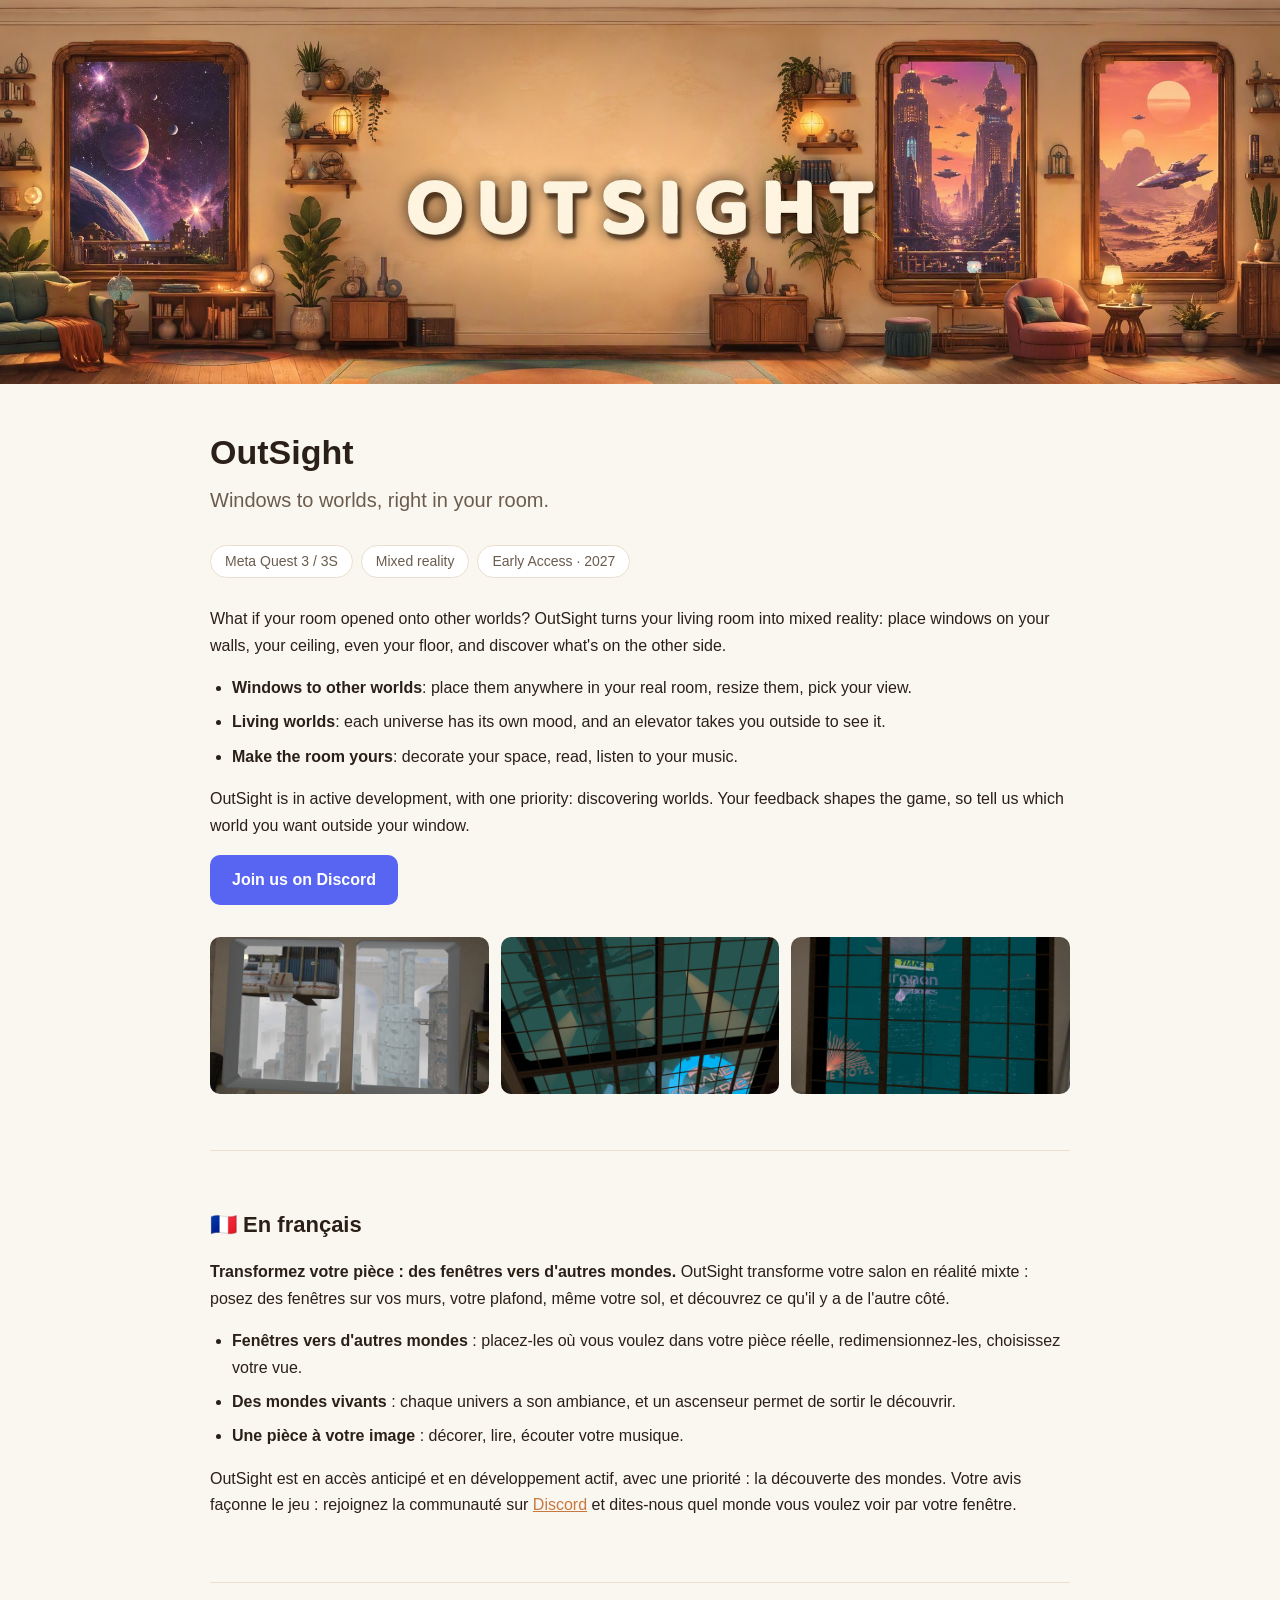
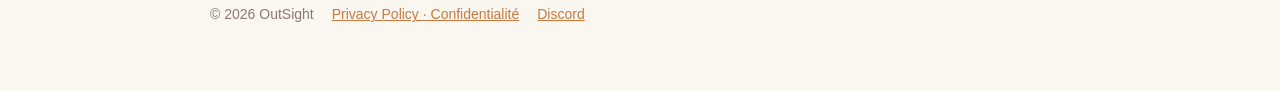
==== index.html @ bd8cbdc4 "OutSight site: home page, privacy policy on /policy, /discord shortcut Co-Authored-By: Claude Opus 5" ====
<!DOCTYPE html>
<html lang="en">
<head>
<meta charset="UTF-8">
<meta name="viewport" content="width=device-width, initial-scale=1.0">
<title>OutSight — Windows to worlds, right in your room</title>
<meta name="description" content="OutSight is a mixed reality game for Meta Quest: place windows on your walls, ceiling and floor and discover the worlds on the other side.">
<link rel="icon" type="image/png" href="/favicon.png">
<meta property="og:title" content="OutSight">
<meta property="og:description" content="Windows to worlds, right in your room. A mixed reality game for Meta Quest.">
<meta property="og:image" content="https://outsight-game.github.io/img/hero.jpg">
<meta property="og:url" content="https://outsight-game.github.io/">
<style>
  :root { --accent: #c8793f; --ink: #2a2017; --soft: #6b5c4d; --bg: #faf6f0; --card: #fff; --line: #eadfce; }
  * { box-sizing: border-box; }
  body { margin: 0; font-family: -apple-system, BlinkMacSystemFont, "Segoe UI", Roboto, Helvetica, Arial, sans-serif; line-height: 1.65; color: var(--ink); background: var(--bg); }
  .hero { display: block; width: 100%; height: auto; }
  .wrap { max-width: 900px; margin: 0 auto; padding: 40px 20px 64px; }
  h1 { font-size: 34px; margin: 0 0 4px; }
  .tag { font-size: 20px; color: var(--soft); margin: 0 0 28px; }
  .badges { display: flex; flex-wrap: wrap; gap: 8px; margin-bottom: 28px; }
  .badge { background: var(--card); border: 1px solid var(--line); border-radius: 999px; padding: 4px 14px; font-size: 14px; color: var(--soft); }
  .cta { display: inline-block; background: #5865f2; color: #fff; text-decoration: none; font-weight: 600; padding: 12px 22px; border-radius: 10px; }
  .cta:hover { background: #4752c4; }
  h2 { font-size: 22px; margin: 48px 0 12px; }
  ul { padding-left: 22px; }
  li { margin-bottom: 8px; }
  .shots { display: grid; grid-template-columns: repeat(auto-fit, minmax(260px, 1fr)); gap: 12px; margin-top: 32px; }
  .shots img { width: 100%; height: auto; border-radius: 10px; display: block; }
  .fr { margin-top: 56px; padding-top: 8px; border-top: 1px solid var(--line); }
  a { color: var(--accent); }
  footer { margin-top: 64px; padding-top: 20px; border-top: 1px solid var(--line); color: #8a7b6c; font-size: 14px; display: flex; flex-wrap: wrap; gap: 6px 18px; }
</style>
</head>
<body>
<img class="hero" src="/img/hero.jpg" width="2000" height="600" alt="OutSight: a cozy living room whose windows open onto space, a futuristic city and a desert world">
<div class="wrap">

<h1>OutSight</h1>
<p class="tag">Windows to worlds, right in your room.</p>
<div class="badges">
  <span class="badge">Meta Quest 3 / 3S</span>
  <span class="badge">Mixed reality</span>
  <span class="badge">Early Access · 2027</span>
</div>

<p>What if your room opened onto other worlds? OutSight turns your living room into mixed reality: place windows on your walls, your ceiling, even your floor, and discover what's on the other side.</p>
<ul>
  <li><strong>Windows to other worlds</strong>: place them anywhere in your real room, resize them, pick your view.</li>
  <li><strong>Living worlds</strong>: each universe has its own mood, and an elevator takes you outside to see it.</li>
  <li><strong>Make the room yours</strong>: decorate your space, read, listen to your music.</li>
</ul>
<p>OutSight is in active development, with one priority: discovering worlds. Your feedback shapes the game, so tell us which world you want outside your window.</p>
<p><a class="cta" href="https://discord.gg/G8QJaYCkbs">Join us on Discord</a></p>

<div class="shots">
  <img src="/img/shot1.jpg" width="1280" height="720" loading="lazy" alt="In-game view of a window onto another world">
  <img src="/img/shot2.jpg" width="1280" height="720" loading="lazy" alt="In-game view of a window onto another world">
  <img src="/img/shot3.jpg" width="1280" height="720" loading="lazy" alt="In-game view of a neon city behind a window">
</div>

<section class="fr" lang="fr">
<h2>🇫🇷 En français</h2>
<p><strong>Transformez votre pièce : des fenêtres vers d'autres mondes.</strong> OutSight transforme votre salon en réalité mixte : posez des fenêtres sur vos murs, votre plafond, même votre sol, et découvrez ce qu'il y a de l'autre côté.</p>
<ul>
  <li><strong>Fenêtres vers d'autres mondes</strong> : placez-les où vous voulez dans votre pièce réelle, redimensionnez-les, choisissez votre vue.</li>
  <li><strong>Des mondes vivants</strong> : chaque univers a son ambiance, et un ascenseur permet de sortir le découvrir.</li>
  <li><strong>Une pièce à votre image</strong> : décorer, lire, écouter votre musique.</li>
</ul>
<p>OutSight est en accès anticipé et en développement actif, avec une priorité : la découverte des mondes. Votre avis façonne le jeu : rejoignez la communauté sur <a href="https://discord.gg/G8QJaYCkbs">Discord</a> et dites-nous quel monde vous voulez voir par votre fenêtre.</p>
</section>

<footer>
  <span>© 2026 OutSight</span>
  <a href="/policy/">Privacy Policy · Confidentialité</a>
  <a href="https://discord.gg/G8QJaYCkbs">Discord</a>
</footer>

</div>
</body>
</html>
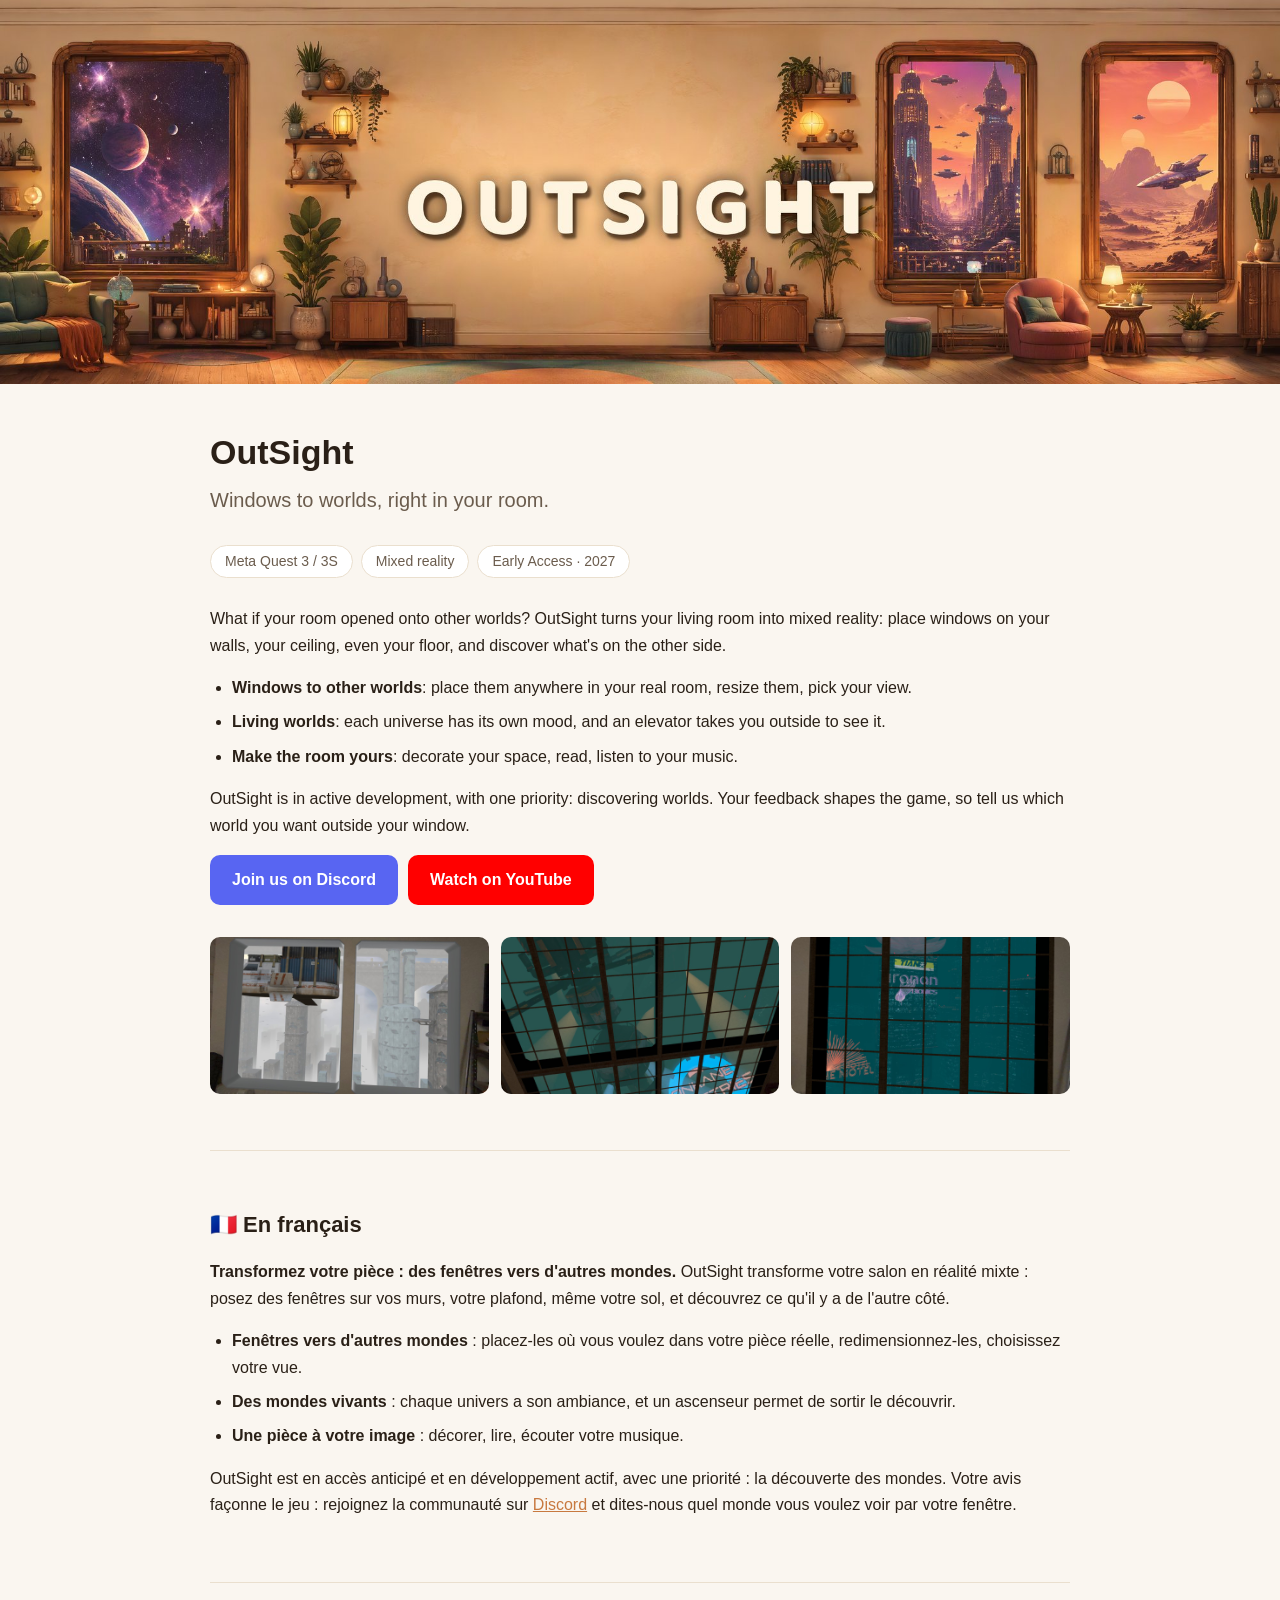
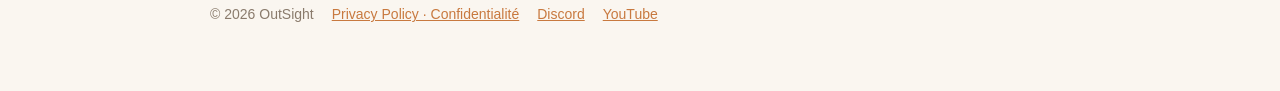
==== commit 61b9a14d: "Add YouTube playlist button next to Discord Co-Authored-By: Claude Opus 5.5 <noreply@anthropic.com> " ====
--- a/index.html
+++ b/index.html
@@ -22,6 +22,9 @@
   .badge { background: var(--card); border: 1px solid var(--line); border-radius: 999px; padding: 4px 14px; font-size: 14px; color: var(--soft); }
   .cta { display: inline-block; background: #5865f2; color: #fff; text-decoration: none; font-weight: 600; padding: 12px 22px; border-radius: 10px; }
   .cta:hover { background: #4752c4; }
+  .ctas { display: flex; flex-wrap: wrap; gap: 10px; }
+  .cta.yt { background: #ff0000; }
+  .cta.yt:hover { background: #cc0000; }
   h2 { font-size: 22px; margin: 48px 0 12px; }
   ul { padding-left: 22px; }
   li { margin-bottom: 8px; }
@@ -51,7 +54,7 @@
   <li><strong>Make the room yours</strong>: decorate your space, read, listen to your music.</li>
 </ul>
 <p>OutSight is in active development, with one priority: discovering worlds. Your feedback shapes the game, so tell us which world you want outside your window.</p>
-<p><a class="cta" href="https://discord.gg/G8QJaYCkbs">Join us on Discord</a></p>
+<p class="ctas"><a class="cta" href="https://discord.gg/G8QJaYCkbs">Join us on Discord</a> <a class="cta yt" href="https://www.youtube.com/playlist?list=PLEmV9fQAGFic">Watch on YouTube</a></p>
 
 <div class="shots">
   <img src="/img/shot1.jpg" width="1280" height="720" loading="lazy" alt="In-game view of a window onto another world">
@@ -74,6 +77,7 @@
   <span>© 2026 OutSight</span>
   <a href="/policy/">Privacy Policy · Confidentialité</a>
   <a href="https://discord.gg/G8QJaYCkbs">Discord</a>
+  <a href="https://www.youtube.com/playlist?list=PLEmV9fQAGFic">YouTube</a>
 </footer>
 
 </div>
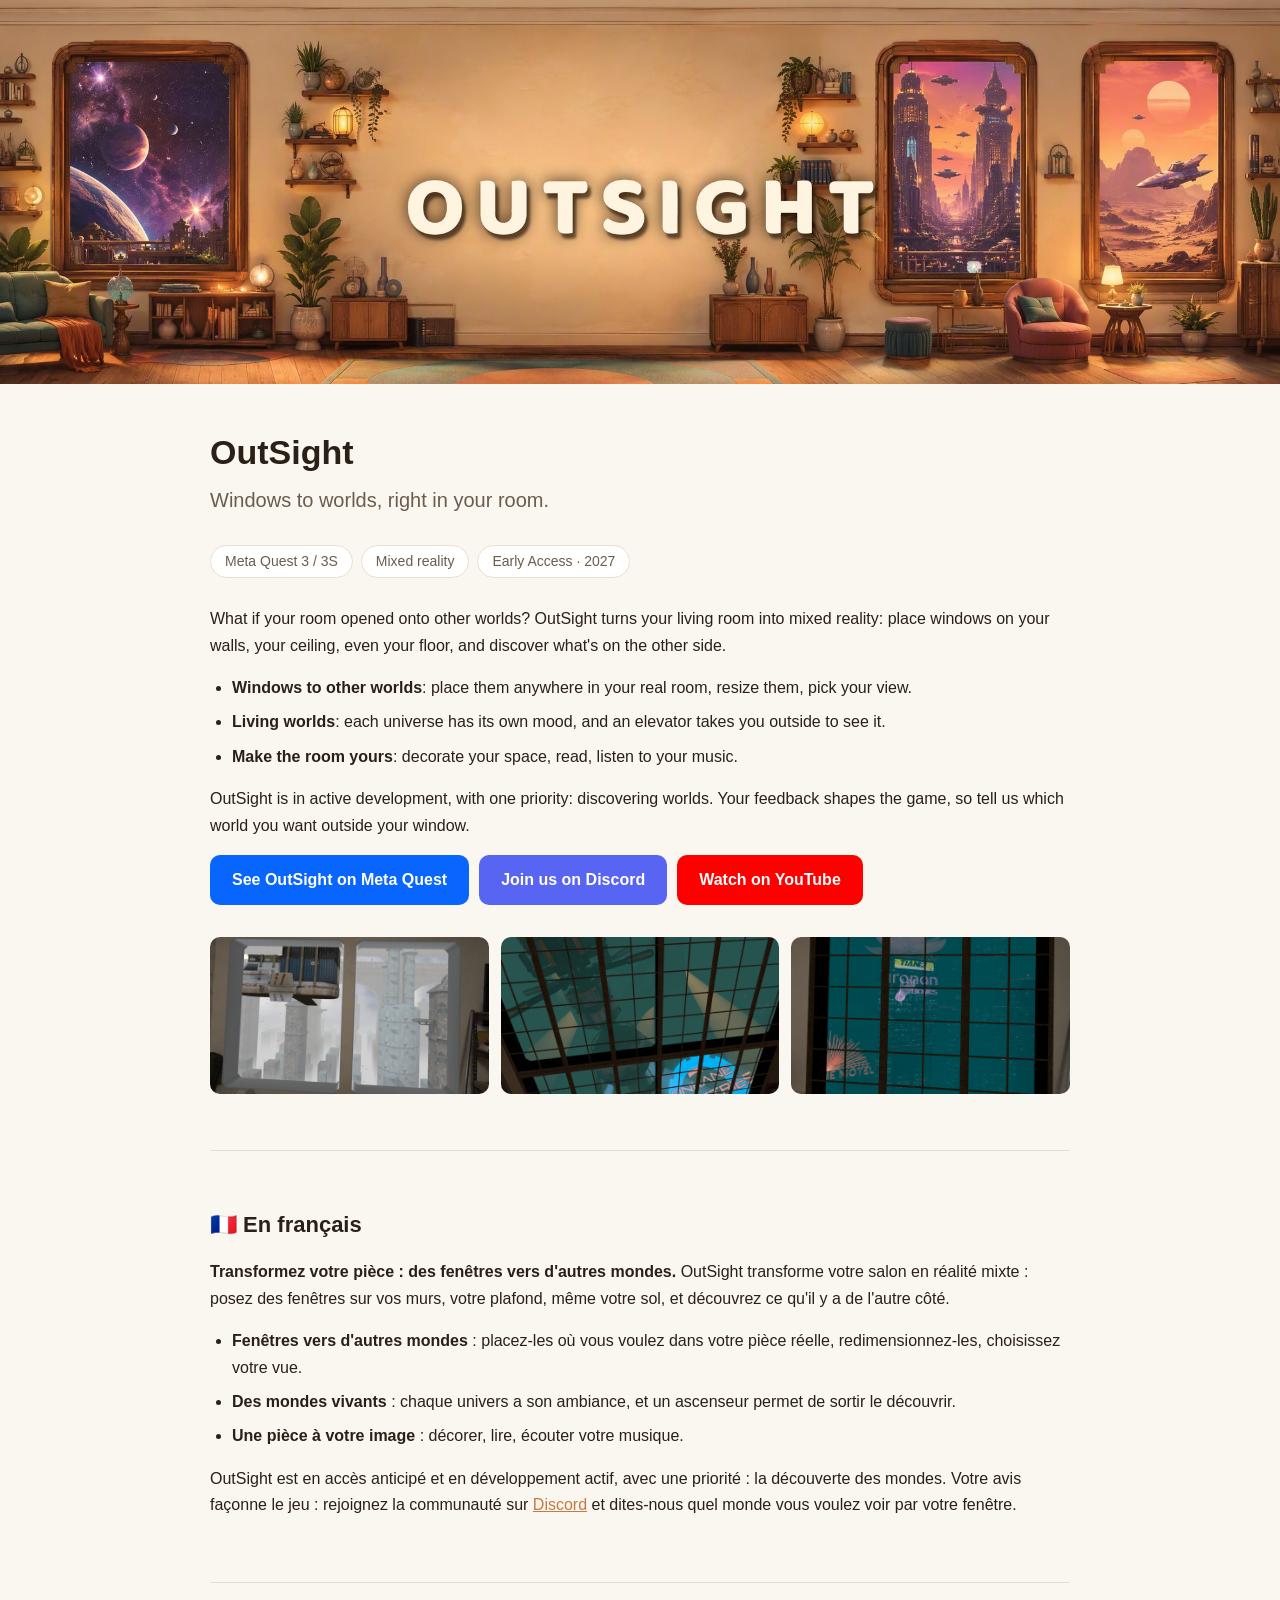
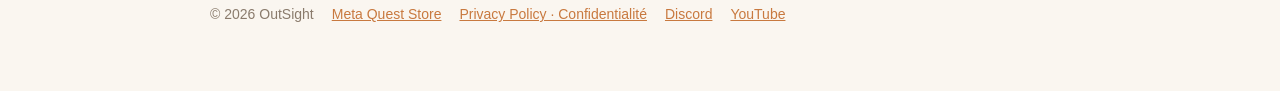
==== commit bb5dfd36: "Add Meta Quest store page button Co-Authored-By: Claude Opus 5.5 <noreply@anthropic.com> Claude-Sess" ====
--- a/index.html
+++ b/index.html
@@ -25,6 +25,8 @@
   .ctas { display: flex; flex-wrap: wrap; gap: 10px; }
   .cta.yt { background: #ff0000; }
   .cta.yt:hover { background: #cc0000; }
+  .cta.meta { background: #0866ff; }
+  .cta.meta:hover { background: #0652cc; }
   h2 { font-size: 22px; margin: 48px 0 12px; }
   ul { padding-left: 22px; }
   li { margin-bottom: 8px; }
@@ -54,7 +56,7 @@
   <li><strong>Make the room yours</strong>: decorate your space, read, listen to your music.</li>
 </ul>
 <p>OutSight is in active development, with one priority: discovering worlds. Your feedback shapes the game, so tell us which world you want outside your window.</p>
-<p class="ctas"><a class="cta" href="https://discord.gg/G8QJaYCkbs">Join us on Discord</a> <a class="cta yt" href="https://www.youtube.com/playlist?list=PLEmV9fQAGFic">Watch on YouTube</a></p>
+<p class="ctas"><a class="cta meta" href="https://www.meta.com/experiences/app/1341115559088504/">See OutSight on Meta Quest</a> <a class="cta" href="https://discord.gg/G8QJaYCkbs">Join us on Discord</a> <a class="cta yt" href="https://www.youtube.com/playlist?list=PLEmV9fQAGFic">Watch on YouTube</a></p>
 
 <div class="shots">
   <img src="/img/shot1.jpg" width="1280" height="720" loading="lazy" alt="In-game view of a window onto another world">
@@ -75,6 +77,7 @@
 
 <footer>
   <span>© 2026 OutSight</span>
+  <a href="https://www.meta.com/experiences/app/1341115559088504/">Meta Quest Store</a>
   <a href="/policy/">Privacy Policy · Confidentialité</a>
   <a href="https://discord.gg/G8QJaYCkbs">Discord</a>
   <a href="https://www.youtube.com/playlist?list=PLEmV9fQAGFic">YouTube</a>
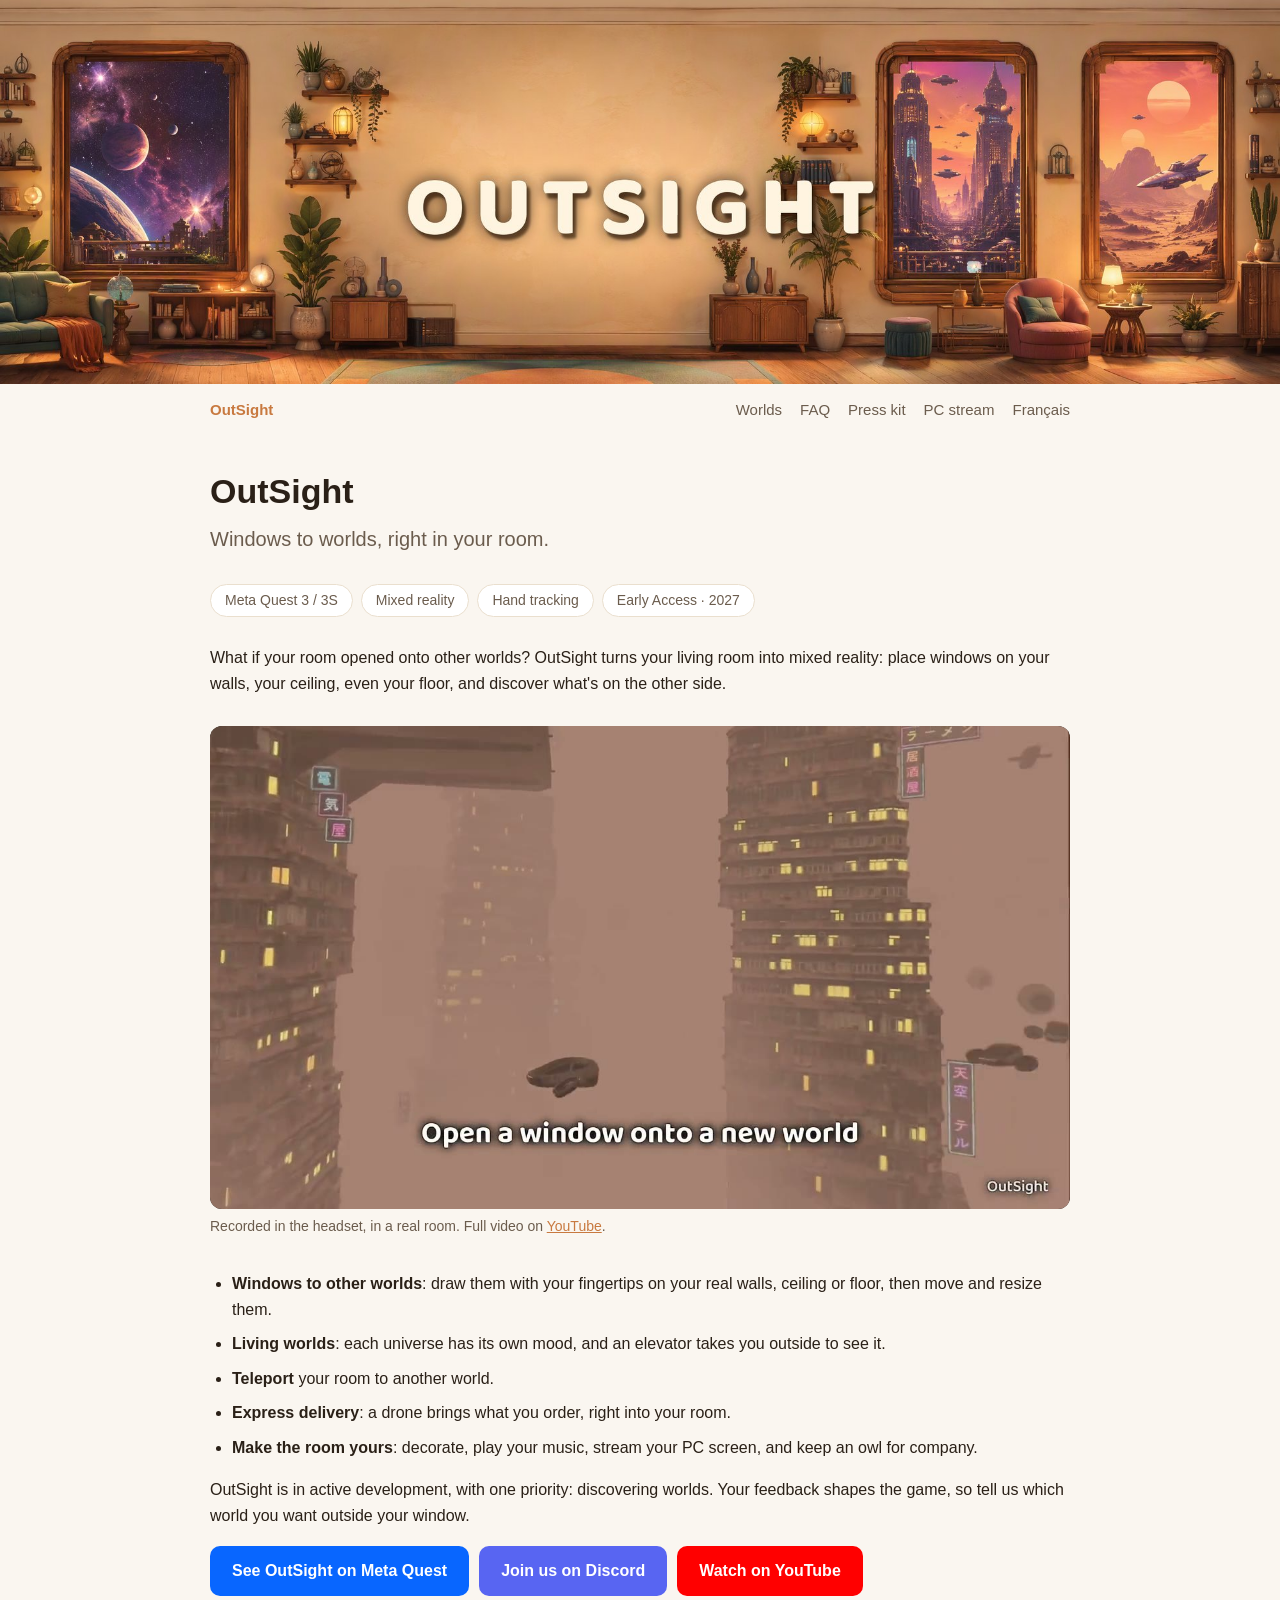
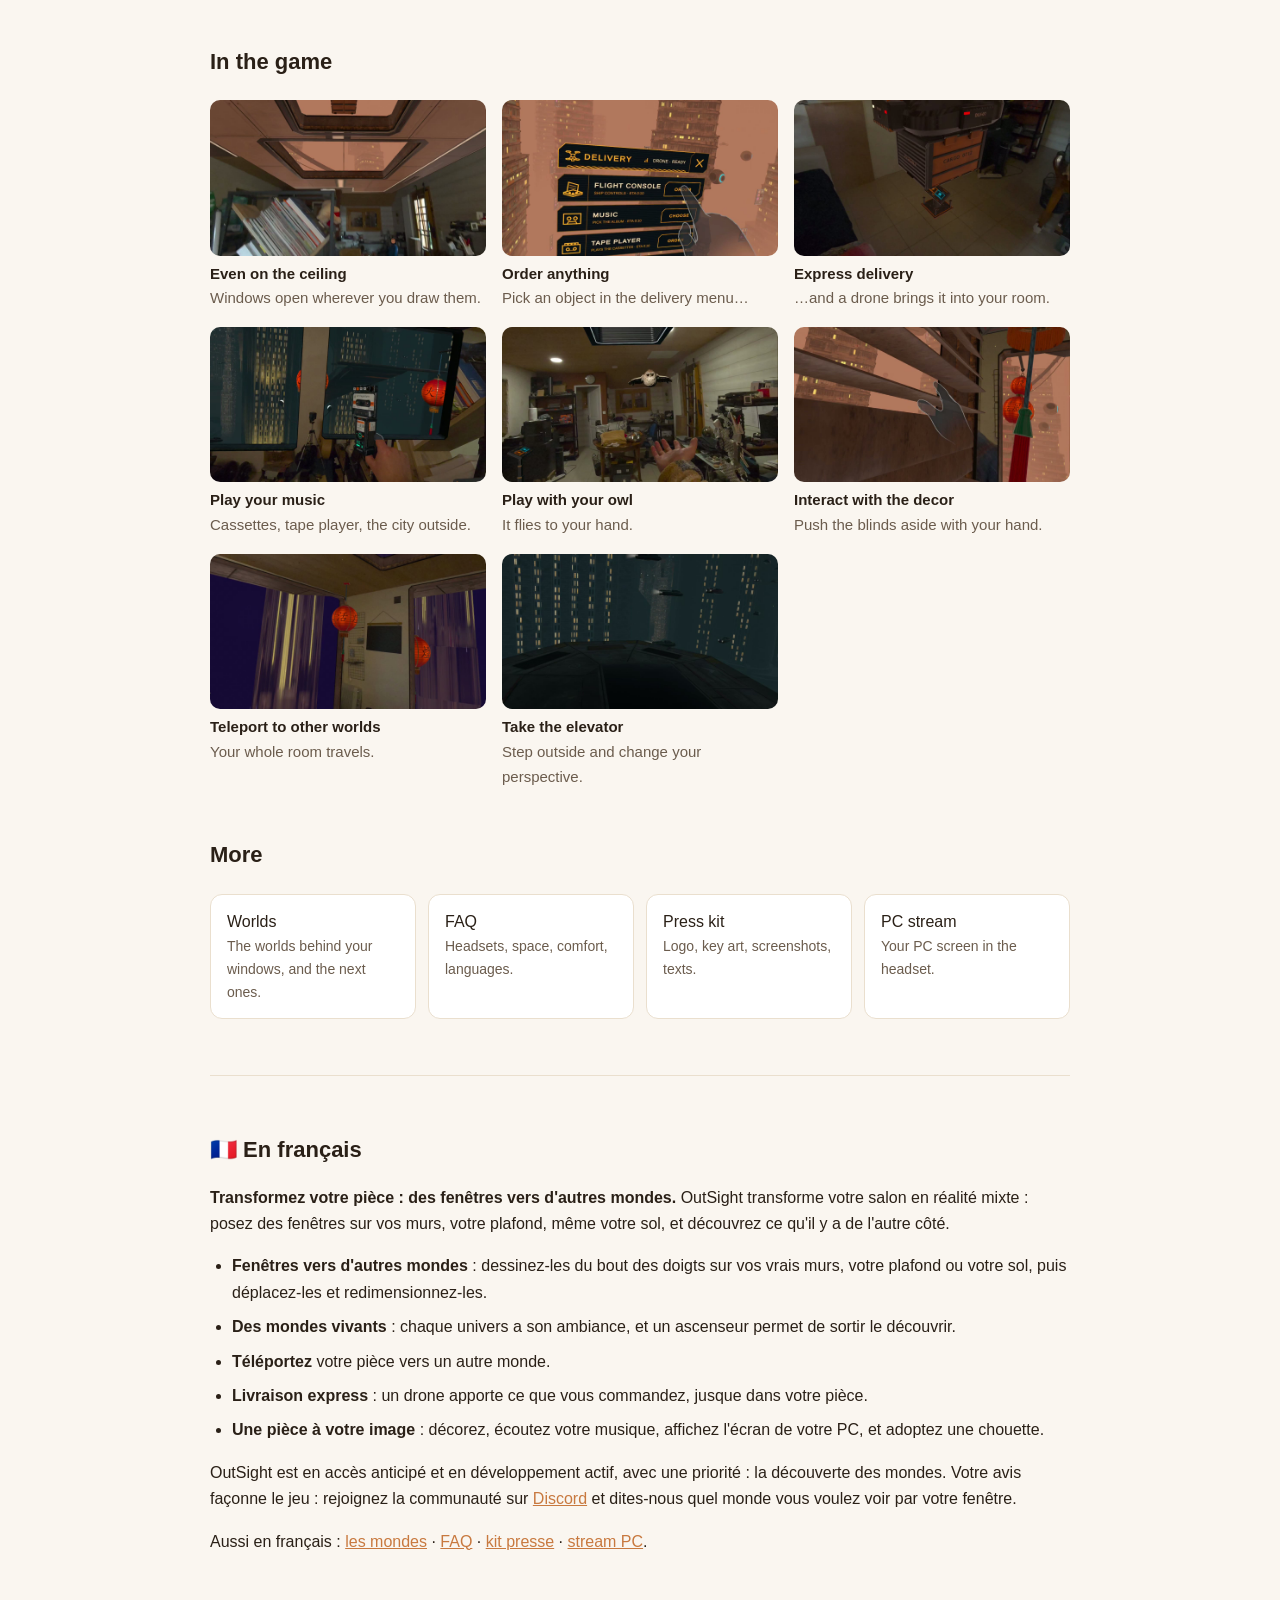
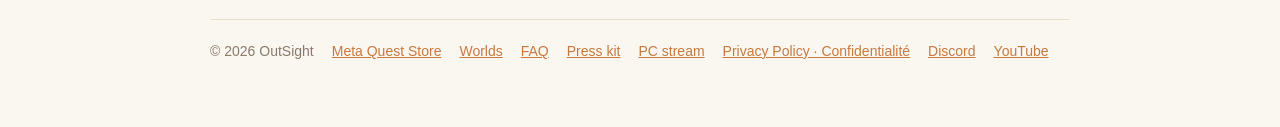
==== commit 83af7c67: "Add gameplay video loop, captioned gallery, worlds, FAQ and press kit pages - Home: 32 s muted video" ====
--- a/index.html
+++ b/index.html
@@ -10,35 +10,19 @@
 <meta property="og:description" content="Windows to worlds, right in your room. A mixed reality game for Meta Quest.">
 <meta property="og:image" content="https://outsight-game.github.io/img/hero.jpg">
 <meta property="og:url" content="https://outsight-game.github.io/">
-<style>
-  :root { --accent: #c8793f; --ink: #2a2017; --soft: #6b5c4d; --bg: #faf6f0; --card: #fff; --line: #eadfce; }
-  * { box-sizing: border-box; }
-  body { margin: 0; font-family: -apple-system, BlinkMacSystemFont, "Segoe UI", Roboto, Helvetica, Arial, sans-serif; line-height: 1.65; color: var(--ink); background: var(--bg); }
-  .hero { display: block; width: 100%; height: auto; }
-  .wrap { max-width: 900px; margin: 0 auto; padding: 40px 20px 64px; }
-  h1 { font-size: 34px; margin: 0 0 4px; }
-  .tag { font-size: 20px; color: var(--soft); margin: 0 0 28px; }
-  .badges { display: flex; flex-wrap: wrap; gap: 8px; margin-bottom: 28px; }
-  .badge { background: var(--card); border: 1px solid var(--line); border-radius: 999px; padding: 4px 14px; font-size: 14px; color: var(--soft); }
-  .cta { display: inline-block; background: #5865f2; color: #fff; text-decoration: none; font-weight: 600; padding: 12px 22px; border-radius: 10px; }
-  .cta:hover { background: #4752c4; }
-  .ctas { display: flex; flex-wrap: wrap; gap: 10px; }
-  .cta.yt { background: #ff0000; }
-  .cta.yt:hover { background: #cc0000; }
-  .cta.meta { background: #0866ff; }
-  .cta.meta:hover { background: #0652cc; }
-  h2 { font-size: 22px; margin: 48px 0 12px; }
-  ul { padding-left: 22px; }
-  li { margin-bottom: 8px; }
-  .shots { display: grid; grid-template-columns: repeat(auto-fit, minmax(260px, 1fr)); gap: 12px; margin-top: 32px; }
-  .shots img { width: 100%; height: auto; border-radius: 10px; display: block; }
-  .fr { margin-top: 56px; padding-top: 8px; border-top: 1px solid var(--line); }
-  a { color: var(--accent); }
-  footer { margin-top: 64px; padding-top: 20px; border-top: 1px solid var(--line); color: #8a7b6c; font-size: 14px; display: flex; flex-wrap: wrap; gap: 6px 18px; }
-</style>
+<meta name="twitter:card" content="summary_large_image">
+<link rel="stylesheet" href="/style.css">
 </head>
 <body>
 <img class="hero" src="/img/hero.jpg" width="2000" height="600" alt="OutSight: a cozy living room whose windows open onto space, a futuristic city and a desert world">
+<nav class="top">
+  <a class="home" href="/" aria-current="page">OutSight</a>
+  <a href="/worlds/">Worlds</a>
+  <a href="/faq/">FAQ</a>
+  <a href="/presskit/">Press kit</a>
+  <a href="/pcstream/">PC stream</a>
+  <a href="#fr">Français</a>
+</nav>
 <div class="wrap">
 
 <h1>OutSight</h1>
@@ -46,43 +30,74 @@
 <div class="badges">
   <span class="badge">Meta Quest 3 / 3S</span>
   <span class="badge">Mixed reality</span>
+  <span class="badge">Hand tracking</span>
   <span class="badge">Early Access · 2027</span>
 </div>
 
 <p>What if your room opened onto other worlds? OutSight turns your living room into mixed reality: place windows on your walls, your ceiling, even your floor, and discover what's on the other side.</p>
+
+<div class="video">
+  <video src="/img/loop.mp4" poster="/img/loop.jpg" width="1280" height="720" autoplay muted loop playsinline preload="metadata" aria-label="OutSight gameplay, recorded in a Meta Quest 3"></video>
+  <p>Recorded in the headset, in a real room. Full video on <a href="https://www.youtube.com/playlist?list=PLEmV9fQAGFic">YouTube</a>.</p>
+</div>
+
 <ul>
-  <li><strong>Windows to other worlds</strong>: place them anywhere in your real room, resize them, pick your view.</li>
+  <li><strong>Windows to other worlds</strong>: draw them with your fingertips on your real walls, ceiling or floor, then move and resize them.</li>
   <li><strong>Living worlds</strong>: each universe has its own mood, and an elevator takes you outside to see it.</li>
-  <li><strong>Make the room yours</strong>: decorate your space, read, listen to your music.</li>
+  <li><strong>Teleport</strong> your room to another world.</li>
+  <li><strong>Express delivery</strong>: a drone brings what you order, right into your room.</li>
+  <li><strong>Make the room yours</strong>: decorate, play your music, stream your PC screen, and keep an owl for company.</li>
 </ul>
+
 <p>OutSight is in active development, with one priority: discovering worlds. Your feedback shapes the game, so tell us which world you want outside your window.</p>
+
 <p class="ctas"><a class="cta meta" href="https://www.meta.com/experiences/app/1341115559088504/">See OutSight on Meta Quest</a> <a class="cta" href="https://discord.gg/G8QJaYCkbs">Join us on Discord</a> <a class="cta yt" href="https://www.youtube.com/playlist?list=PLEmV9fQAGFic">Watch on YouTube</a></p>
 
-<div class="shots">
-  <img src="/img/shot1.jpg" width="1280" height="720" loading="lazy" alt="In-game view of a window onto another world">
-  <img src="/img/shot2.jpg" width="1280" height="720" loading="lazy" alt="In-game view of a window onto another world">
-  <img src="/img/shot3.jpg" width="1280" height="720" loading="lazy" alt="In-game view of a neon city behind a window">
+<h2>In the game</h2>
+<div class="grid">
+  <figure><img src="/img/f_ceiling.jpg" width="1280" height="720" loading="lazy" alt="Two windows drawn on the ceiling of a real room, opening onto a city in the fog"><figcaption><strong>Even on the ceiling</strong>Windows open wherever you draw them.</figcaption></figure>
+  <figure><img src="/img/f_delivery.jpg" width="1280" height="720" loading="lazy" alt="The delivery menu: flight console, music, tape player"><figcaption><strong>Order anything</strong>Pick an object in the delivery menu…</figcaption></figure>
+  <figure><img src="/img/f_drone.jpg" width="1280" height="720" loading="lazy" alt="A cargo drone flying through a real room"><figcaption><strong>Express delivery</strong>…and a drone brings it into your room.</figcaption></figure>
+  <figure><img src="/img/f_music.jpg" width="1280" height="720" loading="lazy" alt="A hand holding a cassette player in front of a neon city window"><figcaption><strong>Play your music</strong>Cassettes, tape player, the city outside.</figcaption></figure>
+  <figure><img src="/img/f_owl.jpg" width="1280" height="720" loading="lazy" alt="An owl flying toward an open hand in a real room"><figcaption><strong>Play with your owl</strong>It flies to your hand.</figcaption></figure>
+  <figure><img src="/img/f_decor.jpg" width="1280" height="720" loading="lazy" alt="A hand pushing the slats of window blinds"><figcaption><strong>Interact with the decor</strong>Push the blinds aside with your hand.</figcaption></figure>
+  <figure><img src="/img/f_teleport.jpg" width="1280" height="720" loading="lazy" alt="Windows filled with streaks of light during a teleport"><figcaption><strong>Teleport to other worlds</strong>Your whole room travels.</figcaption></figure>
+  <figure><img src="/img/f_roof.jpg" width="1280" height="720" loading="lazy" alt="View from the roof of the elevator over a neon city with flying cars"><figcaption><strong>Take the elevator</strong>Step outside and change your perspective.</figcaption></figure>
 </div>
 
-<section class="fr" lang="fr">
+<h2>More</h2>
+<div class="more">
+  <a href="/worlds/">Worlds<span>The worlds behind your windows, and the next ones.</span></a>
+  <a href="/faq/">FAQ<span>Headsets, space, comfort, languages.</span></a>
+  <a href="/presskit/">Press kit<span>Logo, key art, screenshots, texts.</span></a>
+  <a href="/pcstream/">PC stream<span>Your PC screen in the headset.</span></a>
+</div>
+
+<section class="fr" lang="fr" id="fr">
 <h2>🇫🇷 En français</h2>
 <p><strong>Transformez votre pièce : des fenêtres vers d'autres mondes.</strong> OutSight transforme votre salon en réalité mixte : posez des fenêtres sur vos murs, votre plafond, même votre sol, et découvrez ce qu'il y a de l'autre côté.</p>
 <ul>
-  <li><strong>Fenêtres vers d'autres mondes</strong> : placez-les où vous voulez dans votre pièce réelle, redimensionnez-les, choisissez votre vue.</li>
+  <li><strong>Fenêtres vers d'autres mondes</strong> : dessinez-les du bout des doigts sur vos vrais murs, votre plafond ou votre sol, puis déplacez-les et redimensionnez-les.</li>
   <li><strong>Des mondes vivants</strong> : chaque univers a son ambiance, et un ascenseur permet de sortir le découvrir.</li>
-  <li><strong>Une pièce à votre image</strong> : décorer, lire, écouter votre musique.</li>
+  <li><strong>Téléportez</strong> votre pièce vers un autre monde.</li>
+  <li><strong>Livraison express</strong> : un drone apporte ce que vous commandez, jusque dans votre pièce.</li>
+  <li><strong>Une pièce à votre image</strong> : décorez, écoutez votre musique, affichez l'écran de votre PC, et adoptez une chouette.</li>
 </ul>
 <p>OutSight est en accès anticipé et en développement actif, avec une priorité : la découverte des mondes. Votre avis façonne le jeu : rejoignez la communauté sur <a href="https://discord.gg/G8QJaYCkbs">Discord</a> et dites-nous quel monde vous voulez voir par votre fenêtre.</p>
+<p>Aussi en français : <a href="/worlds/#fr">les mondes</a> · <a href="/faq/#fr">FAQ</a> · <a href="/presskit/#fr">kit presse</a> · <a href="/pcstream/">stream PC</a>.</p>
 </section>
 
 <footer>
   <span>© 2026 OutSight</span>
   <a href="https://www.meta.com/experiences/app/1341115559088504/">Meta Quest Store</a>
+  <a href="/worlds/">Worlds</a>
+  <a href="/faq/">FAQ</a>
+  <a href="/presskit/">Press kit</a>
+  <a href="/pcstream/">PC stream</a>
   <a href="/policy/">Privacy Policy · Confidentialité</a>
   <a href="https://discord.gg/G8QJaYCkbs">Discord</a>
   <a href="https://www.youtube.com/playlist?list=PLEmV9fQAGFic">YouTube</a>
 </footer>
-
 </div>
 </body>
 </html>
--- a/style.css
+++ b/style.css
@@ -0,0 +1,48 @@
+:root { --accent: #c8793f; --ink: #2a2017; --soft: #6b5c4d; --bg: #faf6f0; --card: #fff; --line: #eadfce; }
+* { box-sizing: border-box; }
+body { margin: 0; font-family: -apple-system, BlinkMacSystemFont, "Segoe UI", Roboto, Helvetica, Arial, sans-serif; line-height: 1.65; color: var(--ink); background: var(--bg); }
+.hero { display: block; width: 100%; height: auto; }
+.wrap { max-width: 900px; margin: 0 auto; padding: 40px 20px 64px; }
+nav.top { max-width: 900px; margin: 0 auto; padding: 14px 20px 0; display: flex; flex-wrap: wrap; gap: 6px 18px; font-size: 15px; }
+nav.top a { color: var(--soft); text-decoration: none; }
+nav.top a:hover, nav.top a[aria-current] { color: var(--accent); }
+nav.top .home { font-weight: 700; color: var(--ink); margin-right: auto; }
+h1 { font-size: 34px; margin: 0 0 4px; }
+.tag { font-size: 20px; color: var(--soft); margin: 0 0 28px; }
+.badges { display: flex; flex-wrap: wrap; gap: 8px; margin-bottom: 28px; }
+.badge { background: var(--card); border: 1px solid var(--line); border-radius: 999px; padding: 4px 14px; font-size: 14px; color: var(--soft); }
+.cta { display: inline-block; background: #5865f2; color: #fff; text-decoration: none; font-weight: 600; padding: 12px 22px; border-radius: 10px; }
+.cta:hover { background: #4752c4; }
+.ctas { display: flex; flex-wrap: wrap; gap: 10px; }
+.cta.yt { background: #ff0000; }
+.cta.yt:hover { background: #cc0000; }
+.cta.meta { background: #0866ff; }
+.cta.meta:hover { background: #0652cc; }
+h2 { font-size: 22px; margin: 48px 0 12px; }
+h3 { font-size: 18px; margin: 28px 0 6px; }
+ul { padding-left: 22px; }
+li { margin-bottom: 8px; }
+.video { margin: 28px 0 32px; }
+.video video { display: block; width: 100%; height: auto; border-radius: 12px; background: #1b1510; }
+.video p { margin: 6px 0 0; font-size: 14px; color: var(--soft); }
+.grid { display: grid; grid-template-columns: repeat(auto-fit, minmax(260px, 1fr)); gap: 16px; margin-top: 20px; }
+.grid figure { margin: 0; }
+.grid img { width: 100%; height: auto; border-radius: 10px; display: block; }
+.grid figcaption { font-size: 15px; color: var(--soft); margin-top: 6px; }
+.grid figcaption strong { color: var(--ink); display: block; }
+.more { display: grid; grid-template-columns: repeat(auto-fit, minmax(190px, 1fr)); gap: 12px; margin-top: 20px; }
+.more a { display: block; background: var(--card); border: 1px solid var(--line); border-radius: 12px; padding: 14px 16px; text-decoration: none; color: var(--ink); }
+.more a:hover { border-color: var(--accent); }
+.more a span { display: block; font-size: 14px; color: var(--soft); }
+.fr { margin-top: 56px; padding-top: 8px; border-top: 1px solid var(--line); }
+details { background: var(--card); border: 1px solid var(--line); border-radius: 10px; padding: 12px 16px; margin-bottom: 10px; }
+summary { font-weight: 600; cursor: pointer; }
+details p { margin: 8px 0 0; }
+.files { display: grid; grid-template-columns: repeat(auto-fit, minmax(200px, 1fr)); gap: 14px; margin-top: 16px; }
+.files a { display: block; text-decoration: none; color: var(--ink); background: var(--card); border: 1px solid var(--line); border-radius: 10px; padding: 8px; font-size: 14px; }
+.files a:hover { border-color: var(--accent); }
+.files img { width: 100%; height: 120px; object-fit: contain; display: block; background: #f1e9dd; border-radius: 6px; margin-bottom: 6px; }
+.files span { color: var(--soft); }
+blockquote { margin: 10px 0; padding: 10px 16px; background: var(--card); border-left: 3px solid var(--accent); border-radius: 0 8px 8px 0; }
+a { color: var(--accent); }
+footer { margin-top: 64px; padding-top: 20px; border-top: 1px solid var(--line); color: #8a7b6c; font-size: 14px; display: flex; flex-wrap: wrap; gap: 6px 18px; }
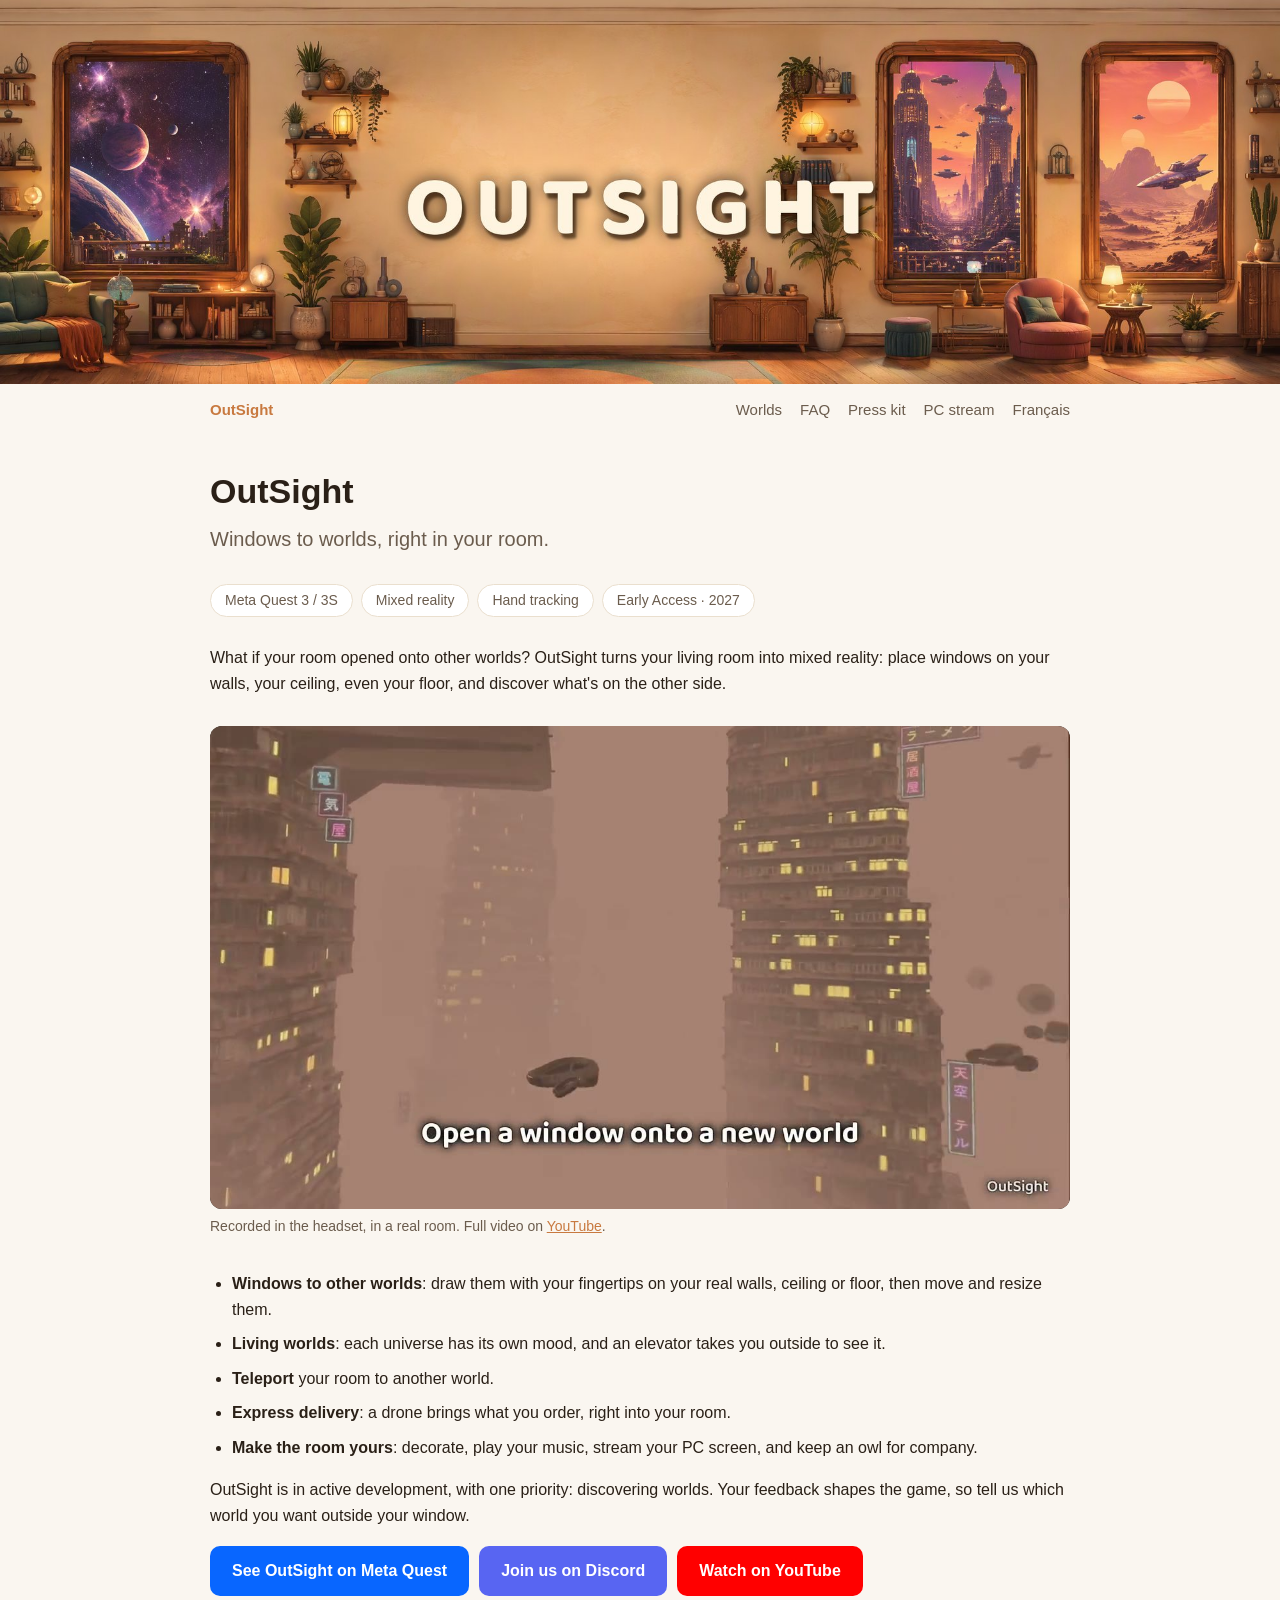
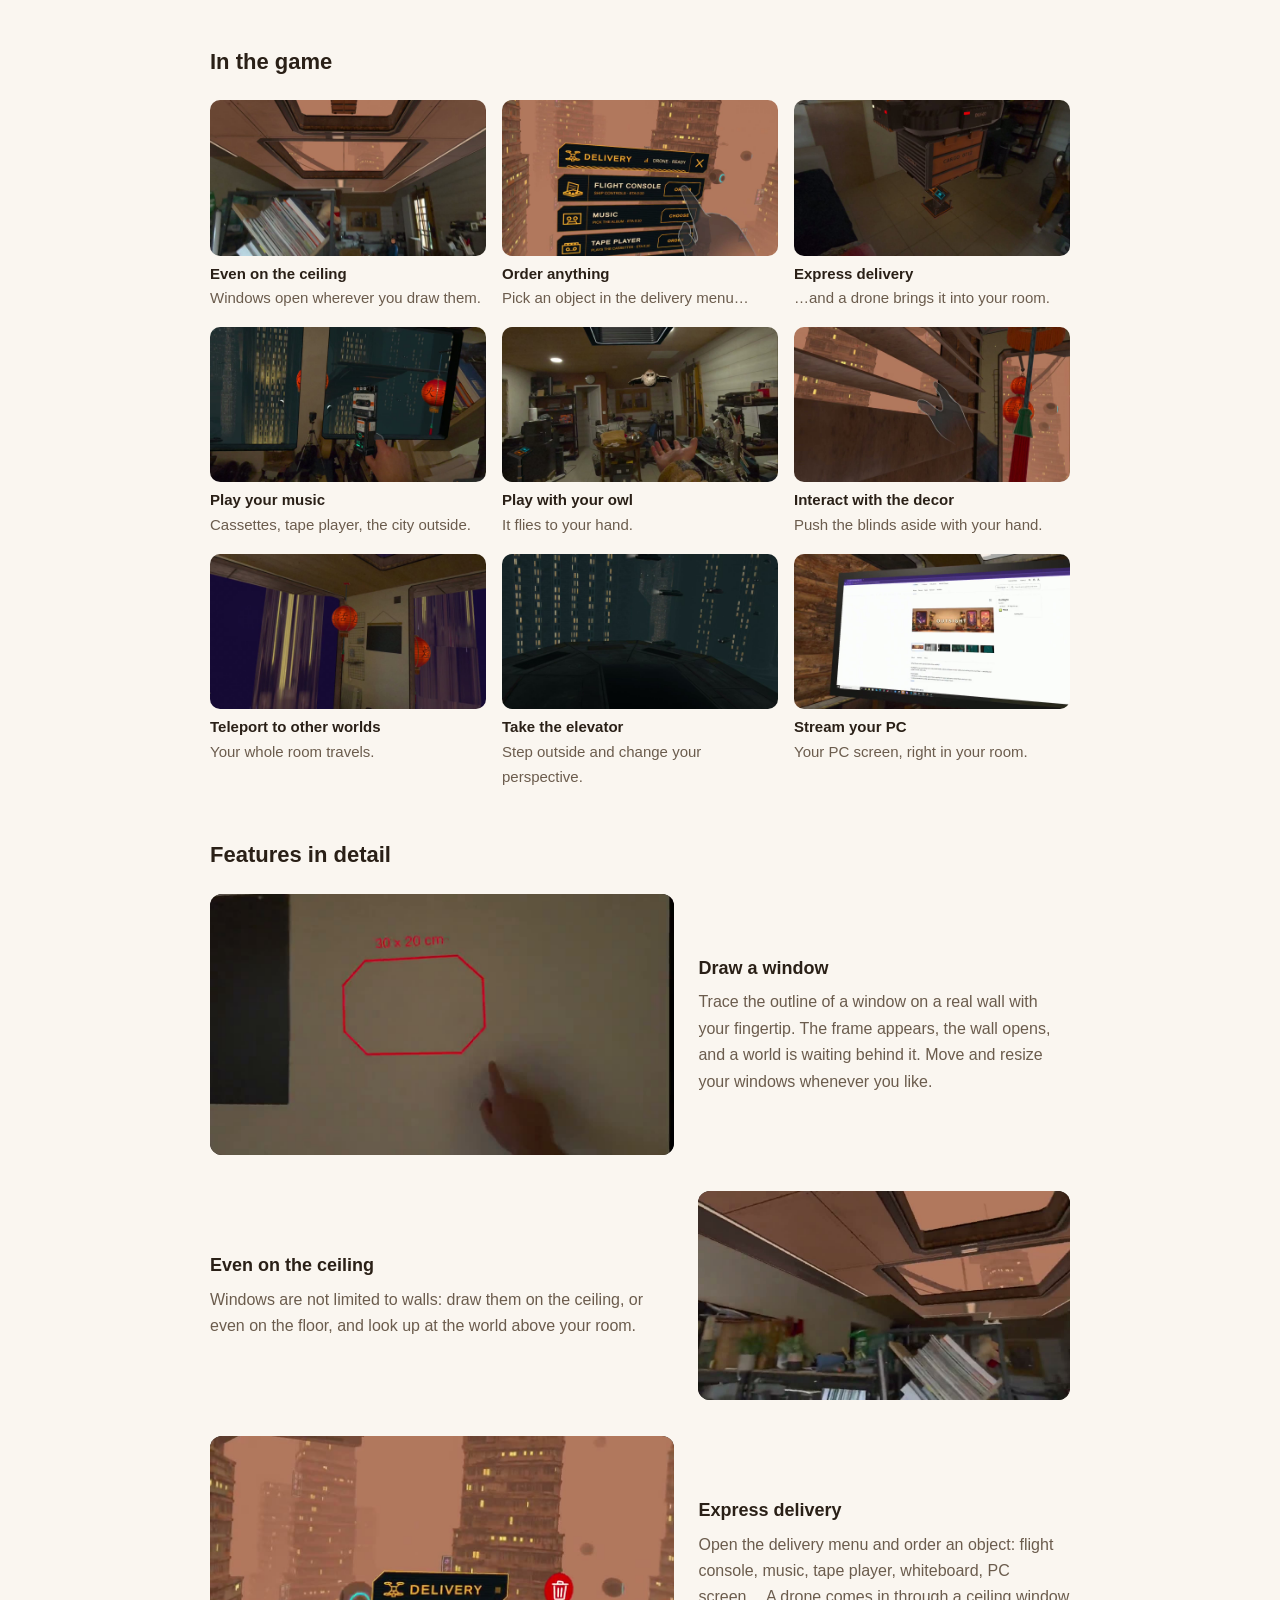
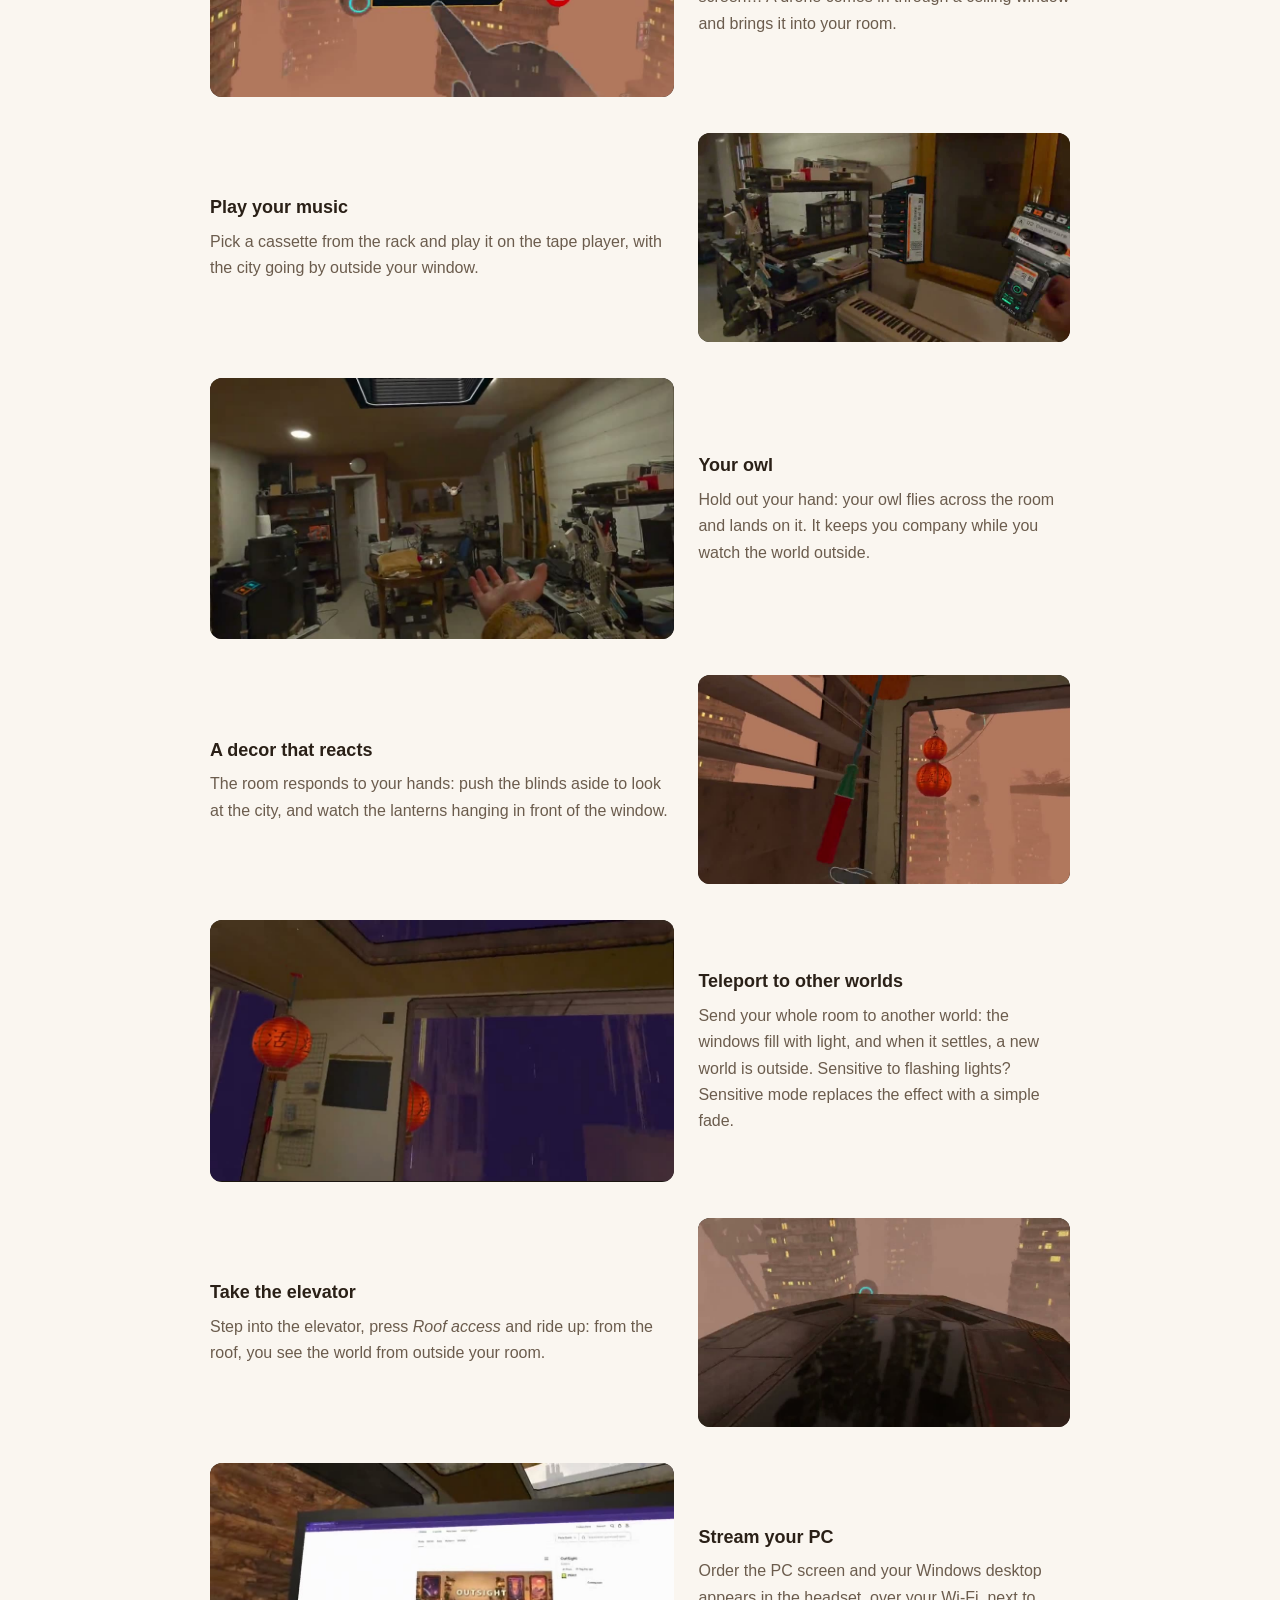
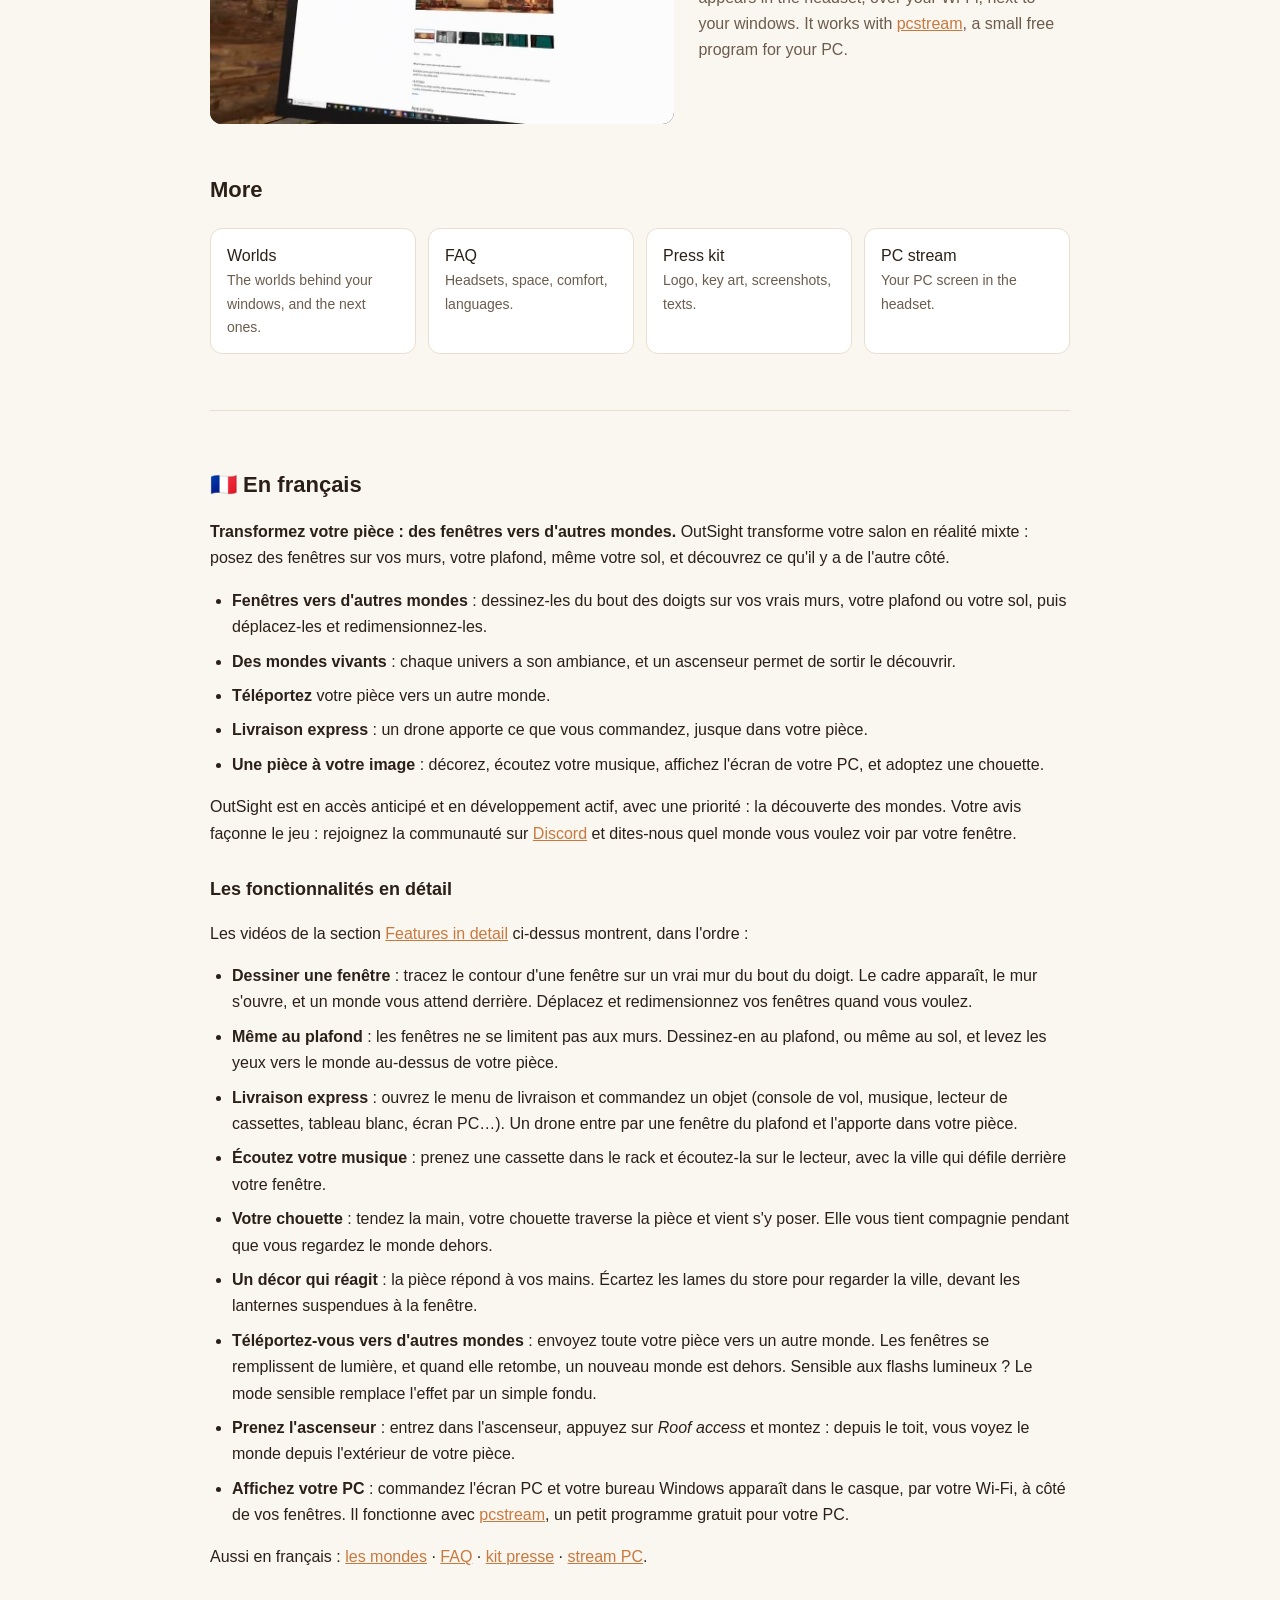
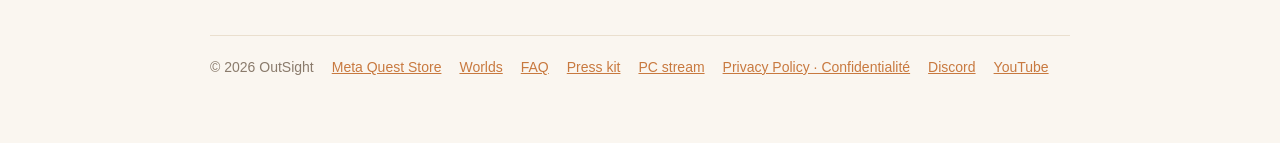
==== commit 61e530cb: "Home: features in detail (9 looping clips with text, EN + FR) and PC stream tile in the gallery Co-A" ====
--- a/index.html
+++ b/index.html
@@ -38,7 +38,7 @@
 
 <div class="video">
   <video src="/img/loop.mp4" poster="/img/loop.jpg" width="1280" height="720" autoplay muted loop playsinline preload="metadata" aria-label="OutSight gameplay, recorded in a Meta Quest 3"></video>
-  <p>Recorded in the headset, in a real room. Full video on <a href="https://www.youtube.com/playlist?list=PLEmV9fQAGFic">YouTube</a>.</p>
+  <p>Recorded in the headset, in a real room. Full video on <a href="https://www.youtube.com/watch?v=veod_imVVEI">YouTube</a>.</p>
 </div>
 
 <ul>
@@ -51,7 +51,7 @@
 
 <p>OutSight is in active development, with one priority: discovering worlds. Your feedback shapes the game, so tell us which world you want outside your window.</p>
 
-<p class="ctas"><a class="cta meta" href="https://www.meta.com/experiences/app/1341115559088504/">See OutSight on Meta Quest</a> <a class="cta" href="https://discord.gg/G8QJaYCkbs">Join us on Discord</a> <a class="cta yt" href="https://www.youtube.com/playlist?list=PLEmV9fQAGFic">Watch on YouTube</a></p>
+<p class="ctas"><a class="cta meta" href="https://www.meta.com/experiences/app/1341115559088504/">See OutSight on Meta Quest</a> <a class="cta" href="https://discord.gg/G8QJaYCkbs">Join us on Discord</a> <a class="cta yt" href="https://www.youtube.com/watch?v=veod_imVVEI">Watch on YouTube</a></p>
 
 <h2>In the game</h2>
 <div class="grid">
@@ -63,7 +63,44 @@
   <figure><img src="/img/f_decor.jpg" width="1280" height="720" loading="lazy" alt="A hand pushing the slats of window blinds"><figcaption><strong>Interact with the decor</strong>Push the blinds aside with your hand.</figcaption></figure>
   <figure><img src="/img/f_teleport.jpg" width="1280" height="720" loading="lazy" alt="Windows filled with streaks of light during a teleport"><figcaption><strong>Teleport to other worlds</strong>Your whole room travels.</figcaption></figure>
   <figure><img src="/img/f_roof.jpg" width="1280" height="720" loading="lazy" alt="View from the roof of the elevator over a neon city with flying cars"><figcaption><strong>Take the elevator</strong>Step outside and change your perspective.</figcaption></figure>
+  <figure><img src="/img/f_pcstream.jpg" width="1280" height="720" loading="lazy" alt="A Windows PC screen floating in the room, under a ceiling window"><figcaption><strong>Stream your PC</strong>Your PC screen, right in your room.</figcaption></figure>
 </div>
+
+<h2 id="features">Features in detail</h2>
+<div class="feats">
+  <article class="feat"><video data-src="/img/feat_draw.mp4" poster="/img/feat_draw.jpg" width="960" height="540" muted loop playsinline preload="none" aria-label="Drawing a window on a wall"></video>
+    <div><h3>Draw a window</h3><p>Trace the outline of a window on a real wall with your fingertip. The frame appears, the wall opens, and a world is waiting behind it. Move and resize your windows whenever you like.</p></div></article>
+  <article class="feat"><video data-src="/img/feat_ceiling.mp4" poster="/img/feat_ceiling.jpg" width="960" height="540" muted loop playsinline preload="none" aria-label="Windows on the ceiling"></video>
+    <div><h3>Even on the ceiling</h3><p>Windows are not limited to walls: draw them on the ceiling, or even on the floor, and look up at the world above your room.</p></div></article>
+  <article class="feat"><video data-src="/img/feat_delivery.mp4" poster="/img/feat_delivery.jpg" width="960" height="540" muted loop playsinline preload="none" aria-label="Ordering in the delivery menu, then a drone flying into the room"></video>
+    <div><h3>Express delivery</h3><p>Open the delivery menu and order an object: flight console, music, tape player, whiteboard, PC screen… A drone comes in through a ceiling window and brings it into your room.</p></div></article>
+  <article class="feat"><video data-src="/img/feat_music.mp4" poster="/img/feat_music.jpg" width="960" height="540" muted loop playsinline preload="none" aria-label="Taking a cassette from a rack and holding the tape player"></video>
+    <div><h3>Play your music</h3><p>Pick a cassette from the rack and play it on the tape player, with the city going by outside your window.</p></div></article>
+  <article class="feat"><video data-src="/img/feat_owl.mp4" poster="/img/feat_owl.jpg" width="960" height="540" muted loop playsinline preload="none" aria-label="An owl flying to an open hand"></video>
+    <div><h3>Your owl</h3><p>Hold out your hand: your owl flies across the room and lands on it. It keeps you company while you watch the world outside.</p></div></article>
+  <article class="feat"><video data-src="/img/feat_decor.mp4" poster="/img/feat_decor.jpg" width="960" height="540" muted loop playsinline preload="none" aria-label="A hand pushing window blinds aside"></video>
+    <div><h3>A decor that reacts</h3><p>The room responds to your hands: push the blinds aside to look at the city, and watch the lanterns hanging in front of the window.</p></div></article>
+  <article class="feat"><video data-src="/img/feat_teleport.mp4" poster="/img/feat_teleport.jpg" width="960" height="540" muted loop playsinline preload="none" aria-label="The windows fill with light streaks, then a new world appears"></video>
+    <div><h3>Teleport to other worlds</h3><p>Send your whole room to another world: the windows fill with light, and when it settles, a new world is outside. Sensitive to flashing lights? Sensitive mode replaces the effect with a simple fade.</p></div></article>
+  <article class="feat"><video data-src="/img/feat_elevator.mp4" poster="/img/feat_elevator.jpg" width="960" height="540" muted loop playsinline preload="none" aria-label="Pressing ROOF ACCESS in the elevator and arriving on the roof"></video>
+    <div><h3>Take the elevator</h3><p>Step into the elevator, press <em>Roof access</em> and ride up: from the roof, you see the world from outside your room.</p></div></article>
+  <article class="feat"><video data-src="/img/feat_pcstream.mp4" poster="/img/feat_pcstream.jpg" width="960" height="540" muted loop playsinline preload="none" aria-label="A PC screen floating in the room, showing a web page"></video>
+    <div><h3>Stream your PC</h3><p>Order the PC screen and your Windows desktop appears in the headset, over your Wi-Fi, next to your windows. It works with <a href="/pcstream/">pcstream</a>, a small free program for your PC.</p></div></article>
+</div>
+<script>
+(function () {
+  var vids = document.querySelectorAll('.feat video');
+  function load(v) { if (!v.src) { v.src = v.getAttribute('data-src'); } }
+  if (!('IntersectionObserver' in window)) { vids.forEach(function (v) { load(v); v.autoplay = true; v.play && v.play().catch(function () {}); }); return; }
+  var io = new IntersectionObserver(function (entries) {
+    entries.forEach(function (e) {
+      var v = e.target;
+      if (e.isIntersecting) { load(v); var p = v.play(); if (p) p.catch(function () {}); } else if (v.src) { v.pause(); }
+    });
+  }, { rootMargin: '200px 0px' });
+  vids.forEach(function (v) { io.observe(v); });
+})();
+</script>
 
 <h2>More</h2>
 <div class="more">
@@ -84,6 +121,19 @@
   <li><strong>Une pièce à votre image</strong> : décorez, écoutez votre musique, affichez l'écran de votre PC, et adoptez une chouette.</li>
 </ul>
 <p>OutSight est en accès anticipé et en développement actif, avec une priorité : la découverte des mondes. Votre avis façonne le jeu : rejoignez la communauté sur <a href="https://discord.gg/G8QJaYCkbs">Discord</a> et dites-nous quel monde vous voulez voir par votre fenêtre.</p>
+<h3>Les fonctionnalités en détail</h3>
+<p>Les vidéos de la section <a href="#features">Features in detail</a> ci-dessus montrent, dans l'ordre :</p>
+<ul>
+  <li><strong>Dessiner une fenêtre</strong> : tracez le contour d'une fenêtre sur un vrai mur du bout du doigt. Le cadre apparaît, le mur s'ouvre, et un monde vous attend derrière. Déplacez et redimensionnez vos fenêtres quand vous voulez.</li>
+  <li><strong>Même au plafond</strong> : les fenêtres ne se limitent pas aux murs. Dessinez-en au plafond, ou même au sol, et levez les yeux vers le monde au-dessus de votre pièce.</li>
+  <li><strong>Livraison express</strong> : ouvrez le menu de livraison et commandez un objet (console de vol, musique, lecteur de cassettes, tableau blanc, écran PC…). Un drone entre par une fenêtre du plafond et l'apporte dans votre pièce.</li>
+  <li><strong>Écoutez votre musique</strong> : prenez une cassette dans le rack et écoutez-la sur le lecteur, avec la ville qui défile derrière votre fenêtre.</li>
+  <li><strong>Votre chouette</strong> : tendez la main, votre chouette traverse la pièce et vient s'y poser. Elle vous tient compagnie pendant que vous regardez le monde dehors.</li>
+  <li><strong>Un décor qui réagit</strong> : la pièce répond à vos mains. Écartez les lames du store pour regarder la ville, devant les lanternes suspendues à la fenêtre.</li>
+  <li><strong>Téléportez-vous vers d'autres mondes</strong> : envoyez toute votre pièce vers un autre monde. Les fenêtres se remplissent de lumière, et quand elle retombe, un nouveau monde est dehors. Sensible aux flashs lumineux ? Le mode sensible remplace l'effet par un simple fondu.</li>
+  <li><strong>Prenez l'ascenseur</strong> : entrez dans l'ascenseur, appuyez sur <em>Roof access</em> et montez : depuis le toit, vous voyez le monde depuis l'extérieur de votre pièce.</li>
+  <li><strong>Affichez votre PC</strong> : commandez l'écran PC et votre bureau Windows apparaît dans le casque, par votre Wi-Fi, à côté de vos fenêtres. Il fonctionne avec <a href="/pcstream/">pcstream</a>, un petit programme gratuit pour votre PC.</li>
+</ul>
 <p>Aussi en français : <a href="/worlds/#fr">les mondes</a> · <a href="/faq/#fr">FAQ</a> · <a href="/presskit/#fr">kit presse</a> · <a href="/pcstream/">stream PC</a>.</p>
 </section>
 
--- a/style.css
+++ b/style.css
@@ -30,6 +30,13 @@
 .grid img { width: 100%; height: auto; border-radius: 10px; display: block; }
 .grid figcaption { font-size: 15px; color: var(--soft); margin-top: 6px; }
 .grid figcaption strong { color: var(--ink); display: block; }
+.feats { display: flex; flex-direction: column; gap: 36px; margin-top: 20px; }
+.feat { display: grid; grid-template-columns: 1.25fr 1fr; gap: 24px; align-items: center; }
+.feat:nth-child(even) video { order: 2; }
+.feat video { display: block; width: 100%; height: auto; border-radius: 12px; background: #1b1510; }
+.feat h3 { margin: 0 0 6px; }
+.feat p { margin: 0; color: var(--soft); }
+@media (max-width: 640px) { .feat { grid-template-columns: 1fr; gap: 10px; } .feat:nth-child(even) video { order: 0; } }
 .more { display: grid; grid-template-columns: repeat(auto-fit, minmax(190px, 1fr)); gap: 12px; margin-top: 20px; }
 .more a { display: block; background: var(--card); border: 1px solid var(--line); border-radius: 12px; padding: 14px 16px; text-decoration: none; color: var(--ink); }
 .more a:hover { border-color: var(--accent); }
